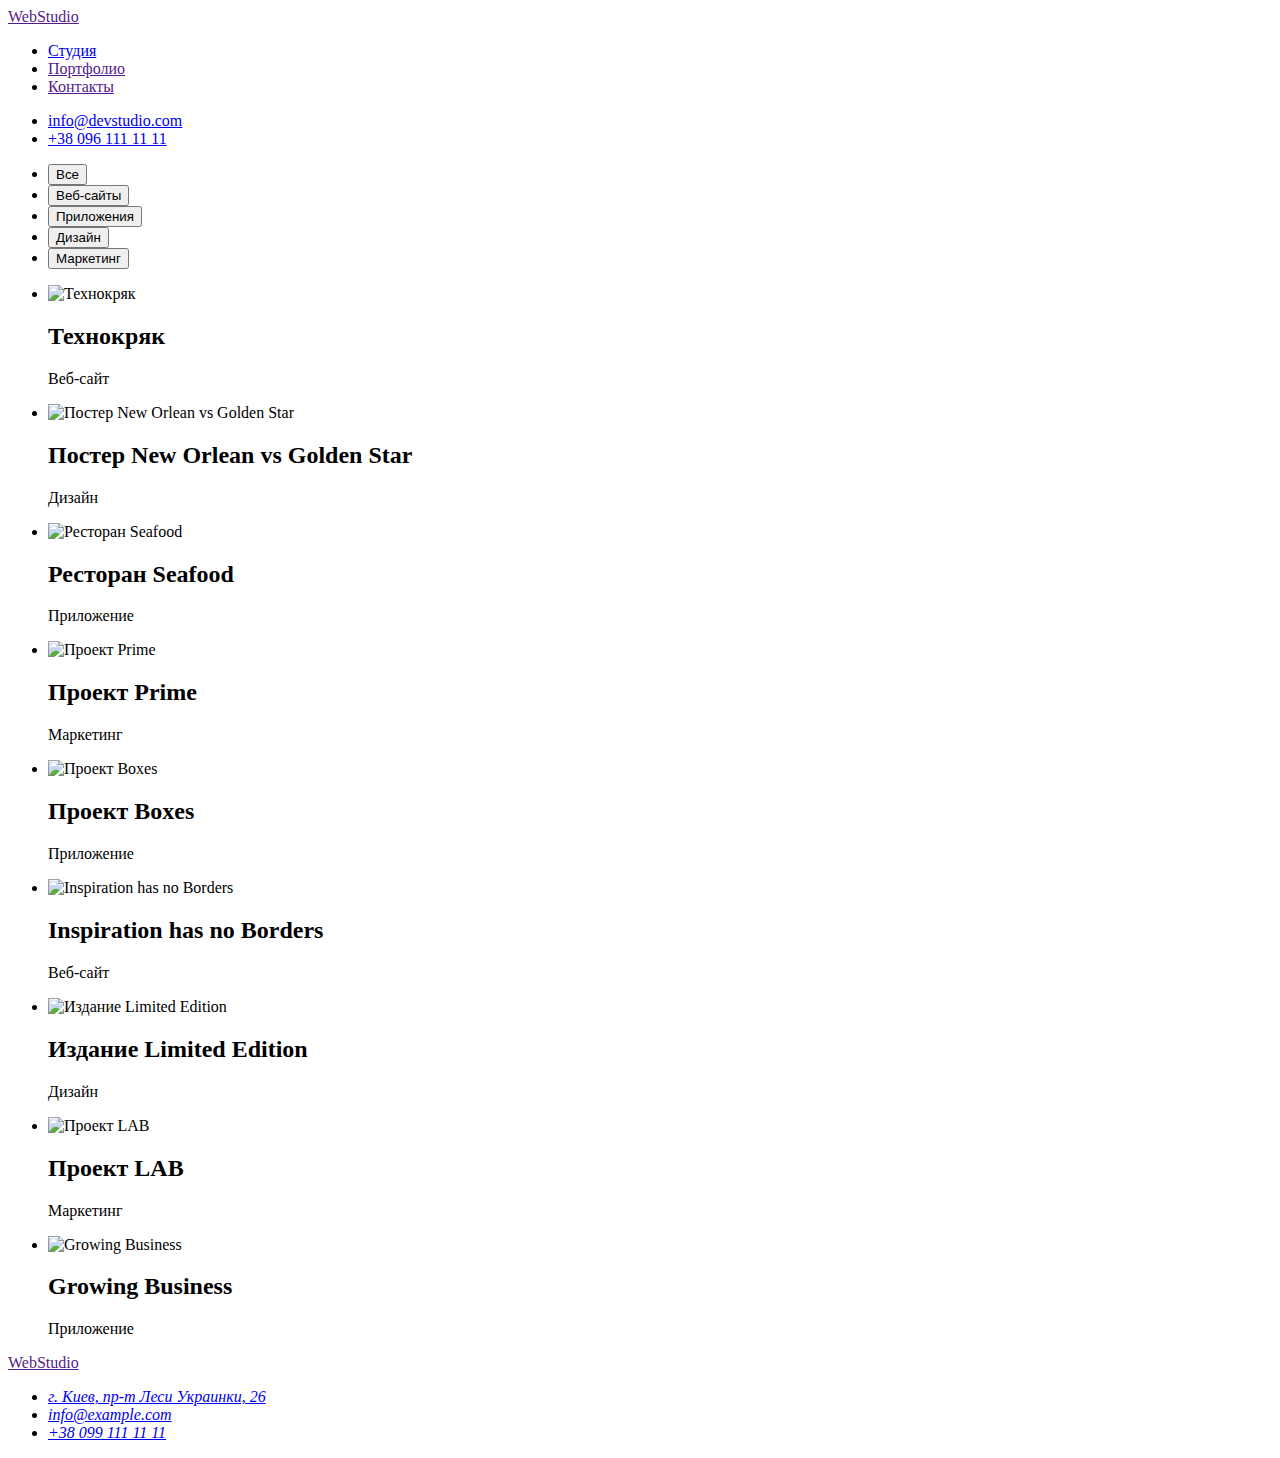
==== portfolio.html @ 72bdb43b "Add files via upload" ====
<!DOCTYPE html>
<html lang="ru">
  <head>
    <meta charset="UTF-8" />
    <meta http-equiv="X-UA-Compatible" content="IE=edge" />
    <meta name="viewport" content="width=device-width, initial-scale=1.0" />
    <title>Portfolio</title>
    <link
      rel="stylesheet"
      href="https://cdnjs.cloudflare.com/ajax/libs/modern-normalize/1.1.0/modern-normalize.min.css"
      integrity="sha512-wpPYUAdjBVSE4KJnH1VR1HeZfpl1ub8YT/NKx4PuQ5NmX2tKuGu6U/JRp5y+Y8XG2tV+wKQpNHVUX03MfMFn9Q=="
      crossorigin="anonymous"
      referrerpolicy="no-referrer"
    />
    <link rel="preconnect" href="https://fonts.googleapis.com" />
    <link rel="preconnect" href="https://fonts.gstatic.com" crossorigin />
    <link
      href="https://fonts.googleapis.com/css2?family=Raleway:wght@700&family=Roboto:wght@400;500;700;900&display=swap"
      rel="stylesheet"
    />
    <link rel="stylesheet" href="./css/style.css" />
  </head>
  <body class="main-srift">
     <header class="start">
      <nav class="navigation">
        <a class="logo" href="">Web<span class="logo-element">Studio</span></a>
        <ul class="navigation-list">
          <li class="nav-element"><a href="index.html" class="link-head-one">Студия</a></li>
          <li class="nav-element"><a href="" class="link-head-one">Портфолио</a></li>
          <li class="nav-element"><a href="" class="link-head-one">Контакты</a></li>
        </ul>
      </nav>
      <ul>
        <li class="nav-element"><a class="link-head" href="mailto:info@devstudio.com">info@devstudio.com</a></li>
        <li class="nav-element"><a class="link-head" href="tel:+380961111111">+38 096 111 11 11</a></li>
      </ul>
    </header>
    <main>
      <section class="button-list">
        <h1 hidden>WebStudio</h1>
        <ul>
          <li class="button-element">
            <button class="portfolio-button" type="button">Все</button>
          </li>
          <li class="button-element">
            <button class="portfolio-button" type="button">Веб-сайты</button>
          </li>
          <li class="button-element">
            <button class="portfolio-button" type="button">Приложения</button>
          </li>
          <li class="button-element">
            <button class="portfolio-button" type="button">Дизайн</button>
          </li>
          <li class="button-element">
            <button class="portfolio-button" type="button">Маркетинг</button>
          </li>
        </ul>

        <ul>
          <li class="img-list-element">
            <img src="./images/img1.jpg" alt="Технокряк" width="370" />
            <h2 class="work-name">Технокряк</h2>
            <p class="description-port">Веб-сайт</p>
          </li>
          <li class="img-list-element">
            <img src="./images/img2.jpg" alt="Постер New Orlean vs Golden Star" width="370" />
            <h2 class="work-name">Постер New Orlean vs Golden Star</h2>
            <p class="description-port">Дизайн</p>
          </li>
          <li class="img-list-element">
            <img src="./images/img3.jpg" alt="Ресторан Seafood" width="370" />
            <h2 class="work-name">Ресторан Seafood</h2>
            <p class="description-port">Приложение</p>
          </li>
          <li class="img-list-element">
            <img src="./images/img4.jpg" alt="Проект Prime" width="370" />
            <h2 class="work-name">Проект Prime</h2>
            <p class="description-port">Маркетинг</p>
          </li>
          <li class="img-list-element">
            <img src="./images/img5.jpg" alt="Проект Boxes" width="370" />
            <h2 class="work-name">Проект Boxes</h2>
            <p class="description-port">Приложение</p>
          </li>
          <li class="img-list-element">
            <img src="./images/img6.jpg" alt="Inspiration has no Borders" width="370" />
            <h2 class="work-name">Inspiration has no Borders</h2>
            <p class="description-port">Веб-сайт</p>
          </li>
          <li class="img-list-element">
            <img src="./images/img7.jpg" alt="Издание Limited Edition" width="370" />
            <h2 class="work-name">Издание Limited Edition</h2>
            <p class="description-port">Дизайн</p>
          </li>
          <li class="img-list-element">
            <img src="./images/img8.jpg" alt="Проект LAB" width="370" />
            <h2 class="work-name">Проект LAB</h2>
            <p class="description-port">Маркетинг</p>
          </li>
          <li class="img-list-element">
            <img src="./images/img9.jpg" alt="Growing Business" width="370" />
            <h2 class="work-name">Growing Business</h2>
            <p class="description-port">Приложение</p>
          </li>
        </ul>
      </section>
    </main>
        <footer class="foot">
      <a class="logo" href="">Web<span class="logo-foot-element">Studio</span></a>
      <address>
        <ul class="adress-id">
          <li class="adress-element">
            <a class="link-foot-color" href="https://goo.gl/maps/4eF4YuGWMqRtuZ2J6"
              >г. Киев, пр-т Леси Украинки, 26</a
            >
          </li>
          <li class="adress-element">
            <a class="link-foot" href="mailto:info@example.com">info@example.com</a>
          </li>
          <li class="adress-element">
            <a class="link-foot" href="tel:+380991111111">+38 099 111 11 11</a>
          </li>
        </ul>
      </address>
    </footer>

  </body>
</html>
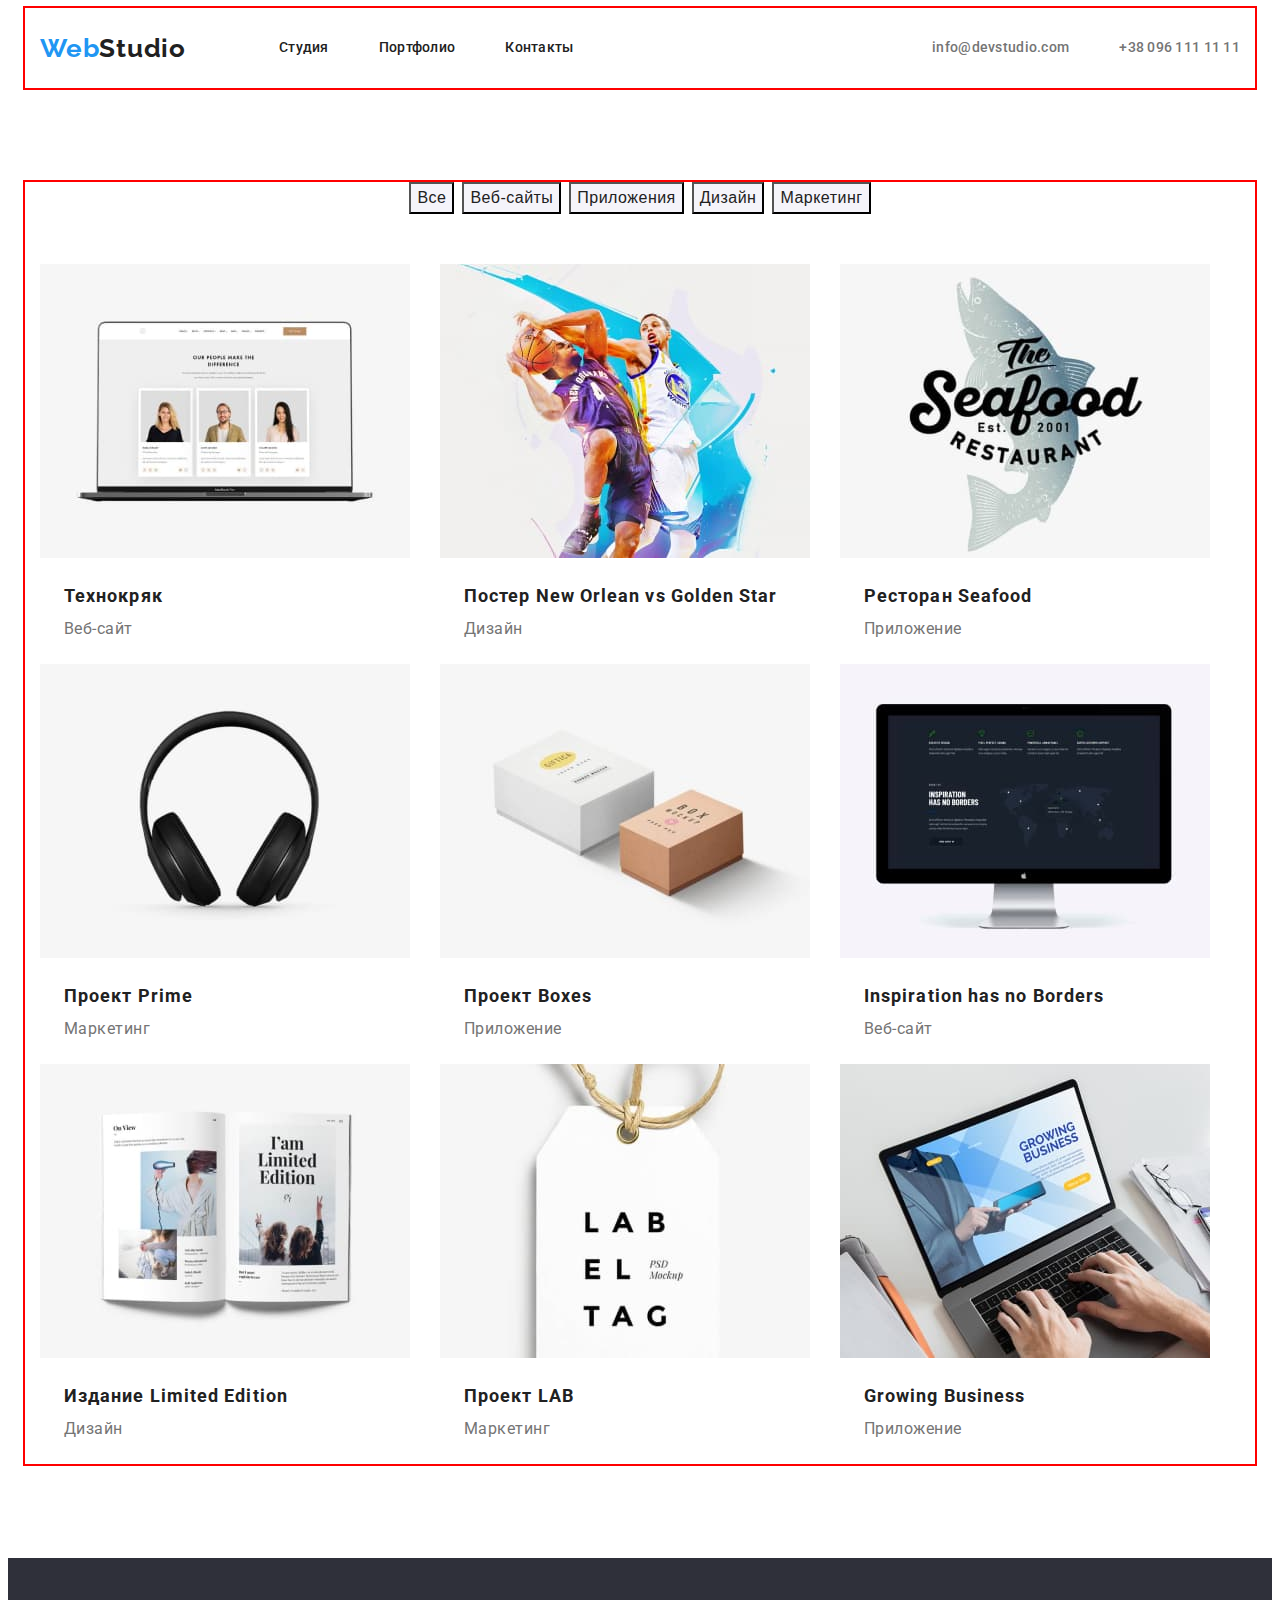
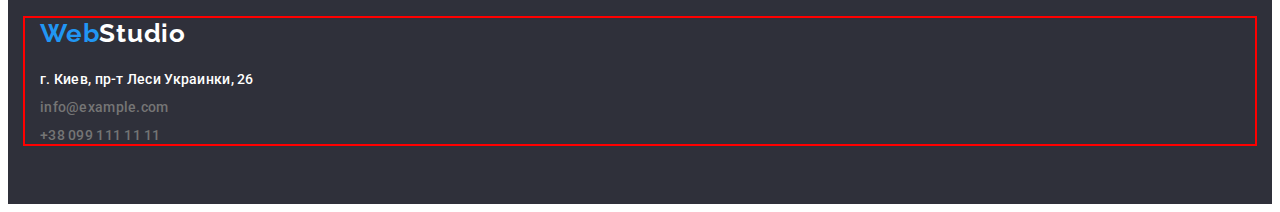
==== commit a1803df2: "home-work-three" ====
--- a/portfolio.html
+++ b/portfolio.html
@@ -22,23 +22,26 @@
   </head>
   <body class="main-srift">
      <header class="start">
-      <nav class="navigation">
-        <a class="logo" href="">Web<span class="logo-element">Studio</span></a>
-        <ul class="navigation-list">
+      <div class="container header-container">
+        <nav class="navigation">        
+        <a class="logo-head" href="">Web<span class="logo-element">Studio</span></a>
+        <ul class="navigation-list-first">
           <li class="nav-element"><a href="index.html" class="link-head-one">Студия</a></li>
-          <li class="nav-element"><a href="" class="link-head-one">Портфолио</a></li>
+          <li class="nav-element"><a href="portfolio.html" class="link-head-one">Портфолио</a></li>
           <li class="nav-element"><a href="" class="link-head-one">Контакты</a></li>
         </ul>
       </nav>
-      <ul>
+      <ul class="navigation-list-second">
         <li class="nav-element"><a class="link-head" href="mailto:info@devstudio.com">info@devstudio.com</a></li>
         <li class="nav-element"><a class="link-head" href="tel:+380961111111">+38 096 111 11 11</a></li>
-      </ul>
+      </ul>      
+      </div>      
     </header>
     <main>
-      <section class="button-list">
-        <h1 hidden>WebStudio</h1>
-        <ul>
+      <section>
+        <div class="container">
+        <h1 hidden>WebStudio</h1>        
+        <ul class="button-list">
           <li class="button-element">
             <button class="portfolio-button" type="button">Все</button>
           </li>
@@ -54,59 +57,79 @@
           <li class="button-element">
             <button class="portfolio-button" type="button">Маркетинг</button>
           </li>
-        </ul>
+        </ul>               
 
-        <ul>
+        <ul class="card-set">
           <li class="img-list-element">
             <img src="./images/img1.jpg" alt="Технокряк" width="370" />
+            <div class="card-box">
             <h2 class="work-name">Технокряк</h2>
             <p class="description-port">Веб-сайт</p>
+            </div>
           </li>
           <li class="img-list-element">
             <img src="./images/img2.jpg" alt="Постер New Orlean vs Golden Star" width="370" />
+            <div class="card-box">
             <h2 class="work-name">Постер New Orlean vs Golden Star</h2>
             <p class="description-port">Дизайн</p>
+            </div>
           </li>
           <li class="img-list-element">
             <img src="./images/img3.jpg" alt="Ресторан Seafood" width="370" />
+            <div class="card-box">
             <h2 class="work-name">Ресторан Seafood</h2>
             <p class="description-port">Приложение</p>
+            </div>
           </li>
           <li class="img-list-element">
             <img src="./images/img4.jpg" alt="Проект Prime" width="370" />
+            <div class="card-box">
             <h2 class="work-name">Проект Prime</h2>
             <p class="description-port">Маркетинг</p>
+            </div>
           </li>
           <li class="img-list-element">
             <img src="./images/img5.jpg" alt="Проект Boxes" width="370" />
+            <div class="card-box">
             <h2 class="work-name">Проект Boxes</h2>
             <p class="description-port">Приложение</p>
+            </div>
           </li>
           <li class="img-list-element">
             <img src="./images/img6.jpg" alt="Inspiration has no Borders" width="370" />
+            <div class="card-box">
             <h2 class="work-name">Inspiration has no Borders</h2>
             <p class="description-port">Веб-сайт</p>
+            </div>
           </li>
           <li class="img-list-element">
             <img src="./images/img7.jpg" alt="Издание Limited Edition" width="370" />
+            <div class="card-box">
             <h2 class="work-name">Издание Limited Edition</h2>
             <p class="description-port">Дизайн</p>
+            </div>
           </li>
           <li class="img-list-element">
             <img src="./images/img8.jpg" alt="Проект LAB" width="370" />
+            <div class="card-box">
             <h2 class="work-name">Проект LAB</h2>
             <p class="description-port">Маркетинг</p>
+            </div>
           </li>
           <li class="img-list-element">
             <img src="./images/img9.jpg" alt="Growing Business" width="370" />
+            <div class="card-box">
             <h2 class="work-name">Growing Business</h2>
             <p class="description-port">Приложение</p>
+            </div>
           </li>
         </ul>
+        </div>
       </section>
     </main>
-        <footer class="foot">
-      <a class="logo" href="">Web<span class="logo-foot-element">Studio</span></a>
+       <footer class="foot">
+      <div class="container">
+      <a class="logo-foot" href="">Web<span class="logo-foot-element">Studio</span></a>
       <address>
         <ul class="adress-id">
           <li class="adress-element">
@@ -120,9 +143,9 @@
           <li class="adress-element">
             <a class="link-foot" href="tel:+380991111111">+38 099 111 11 11</a>
           </li>
+          </div>
         </ul>
       </address>
     </footer>
-
   </body>
 </html>
--- a/css/style.css
+++ b/css/style.css
@@ -0,0 +1,315 @@
+/*переменние основніх цветов*/
+p,
+h1,
+h2,
+h3,
+h4,
+h5,
+ul {
+  padding: 0px;
+  margin: 0px;
+}
+
+:root {
+  --blue-color: #2196f3;
+  --white-color: #ffffff;
+  --grey-color: #757575;
+  --black-color: #212121;
+}
+body {
+  font-family: roboto, sans-serif;
+  color: var(--black-color);
+}
+/*container____________________________________________container*/
+.container {
+  width: 1200px;
+  padding-left: 15px;
+  padding-right: 15px;
+  margin: 0 auto;
+  outline: 2px solid red;
+}
+.header-container{
+  align-items: center;
+  display:flex;
+}
+/*container_____________________________________________container*/
+/* header_______________________________________________header */
+.navigation {
+  align-items: center;
+  display: flex;
+}
+.img-position:not(:first-child) { 
+    display: flex;
+    margin-bottom: 94px;
+}
+.navigation-list {
+  display: flex;
+}
+.content-position {
+  display: flex;
+}
+.navigation-list-first {
+  margin-left: 93px;
+  display: flex;
+}
+.navigation-list-second { 
+  margin-left: auto;
+  align-items: center;  
+  display: flex;
+}
+.nav-element:not(:first-child) {   
+  margin-left: 50px;
+}
+ 
+/*logo стиль*/
+.logo-head,
+.logo-foot {
+  font-family: Raleway;
+  font-weight: 700;
+  font-size: 26px;
+  line-height: 1.19;
+  letter-spacing: 0.03em;
+  color: var(--blue-color);
+}
+.logo-element {
+  color: var(--black-color);
+}
+/* logo end */
+.start {
+  background-color: var(--white-color);
+}
+.navigation-one {
+  font-weight: 500;
+  font-size: 14px;
+  line-height: calc(16 / 14);
+  letter-spacing: 0.02em;
+  color: var(--black-color);
+}
+.link-head-one:hover,
+.link-head-one:focus,
+.link-head:hover,
+.link-head:focus,
+.link-foot:hover,
+.link-foot:focus,
+.link-foot-color:hover,
+.link-foot-color:focus {
+  color: var(--blue-color);
+}
+.link-head,
+.link-head-one {
+  display: block;
+  padding: 32px 0;
+  font-weight: 500;
+  font-size: 14px;
+  line-height: 1.14;
+  letter-spacing: 0.02em;
+  text-decoration: none;
+  color: var(--grey-color);
+}
+.link-head-one {
+  color: var(--black-color);
+}
+img{
+  display: block;
+  max-width: 100%;
+  height: auto;
+}
+ul {
+  list-style: none;
+}
+a {
+  font-style: normal;
+  text-decoration: none;
+}
+.description {
+  width: 270px;
+}  
+.section-head {
+  padding: 200px 0;
+  background-color: #2f303a;
+}
+/* header end ______________________________________________________header end*/
+/* Body_____________________________________________________________________________Body */
+/* кнопки */
+.portfolio-button {
+  font-weight: 500;
+  font-size: 16px;
+  line-height: calc(26 / 16);
+  text-align: center;
+  letter-spacing: 0.03em;
+  color: var(--black-color);
+  background-color: #f5f4fa;
+}
+.portfolio-button:hover,
+.portfolio-button:focus {
+  color: var(--white-color);
+  background-color: var(--blue-color);
+}
+.press-it { 
+  margin-top: 30px; 
+  margin-left: auto;
+  margin-right: auto;
+  font-weight: 700;
+  font-size: 16px;
+  line-height: 1.87;
+  display: flex;
+  align-items: center;
+  text-align: center;
+  letter-spacing: 0.06em;
+  background-color: var(--blue-color);
+  color: var(--white-color);
+}
+
+.press-it:hover,
+.press-it:focus {
+  color: var(--grey-color);
+  background-color:#f5f4fa;
+}
+.portfolio-button,
+.press-it {
+cursor: pointer;
+}
+.button-list{ 
+  justify-content: center;
+  margin-top: 94px;
+  margin-bottom: 50px;
+  display: flex;
+}
+.button-element:not(:first-child){
+  margin-left: 8px;
+}
+.img-list-element{   
+  margin-left: 30px; 
+}
+.img-list-element:nth-child(3n+1){
+  margin-left: 0px;
+}
+.card-box{
+  margin-left: 24px;
+  padding: 20px 0;
+  width: 322px;
+}
+
+/* кнопки стоп*/
+.hero-one {  
+  font-weight: 900;
+  font-size: 44px;
+  line-height: calc(60 / 44);
+  text-align: center;
+  letter-spacing: 0.06em;
+  text-transform: uppercase;
+  color: var(--white-color);
+  margin-left: auto;
+  margin-right: auto;
+}
+.section{
+  padding: 94px 0;
+}
+.work-section{
+  padding-top: 0;
+}
+.team-section{
+  display: flex;
+  background: #F5F4FA;
+}
+
+.content:not(:first-child){  
+  margin-left: 30px;
+}
+.nav-word {
+  font-weight: 500;
+  font-size: 16px;
+  line-height: calc(30 / 16);
+  letter-spacing: 0.03em;
+  color: var(--black-color);
+}
+.profession {
+  font-size: 16px;
+  line-height: calc(19 / 16);
+  text-align: center;
+  letter-spacing: 0.03em;
+  color: var(--grey-color);
+}
+.description {
+  font-size: 14px;
+  line-height: calc(24 / 14);
+  letter-spacing: 0.03em;
+  color: var(--grey-color);
+}
+.description-port {
+  font-size: 16px;
+  line-height: calc(30 / 16);
+  letter-spacing: 0.03em;
+  color: var(--grey-color);
+}
+.work-name {
+  font-weight: 700;
+  font-size: 18px;
+  line-height: 2;
+  letter-spacing: 0.06em;
+}
+.hero-two {  
+  margin-bottom: 50px;
+  font-weight: 700;
+  font-size: 36px;
+  line-height: calc(42 / 36);
+  text-align: center;
+  letter-spacing: 0.03em;
+  color: var(--black-color);
+}
+.hero-three {    
+  margin-bottom: 10px;
+  font-weight: 700;
+  font-size: 16px;
+  line-height: calc(16 / 14);
+  letter-spacing: 0.03em;
+}
+.card{ 
+  background-color: var(--white-color);    
+  justify-content: center;
+   padding: 30px 0;
+}
+.card-set {
+  display: flex;
+  flex-wrap: wrap;
+  margin-bottom: 94px;
+}
+
+/* body end ____________________________________________________________________body-end */
+/*Footer */
+.foot {
+  padding: 60px 0; 
+  font-style: normal;
+  background: #2f303a;
+}
+.adress-id{
+  margin-top: 20px;
+}
+.link-foot,
+.link-foot-color{
+  font-weight: 500;
+  font-size: 14px;
+  line-height: 1.14;
+  letter-spacing: 0.02em;
+  text-decoration: none;
+  color: var(--grey-color);
+}
+.adress-element:not(:first-child){
+  margin-top: 9px;
+}
+
+.link-foot-color {  
+  color: var(--white-color);
+}
+.foot-color {
+  font-style: normal;
+  font-family: roboto;
+  font-weight: normal;
+  font-size: 14px;
+  line-height: calc(24 / 14);
+  letter-spacing: 0.03em;
+  color: rgba(255, 255, 255, 0.6);
+}
+.logo-foot-element {
+  color: var(--white-color);
+}
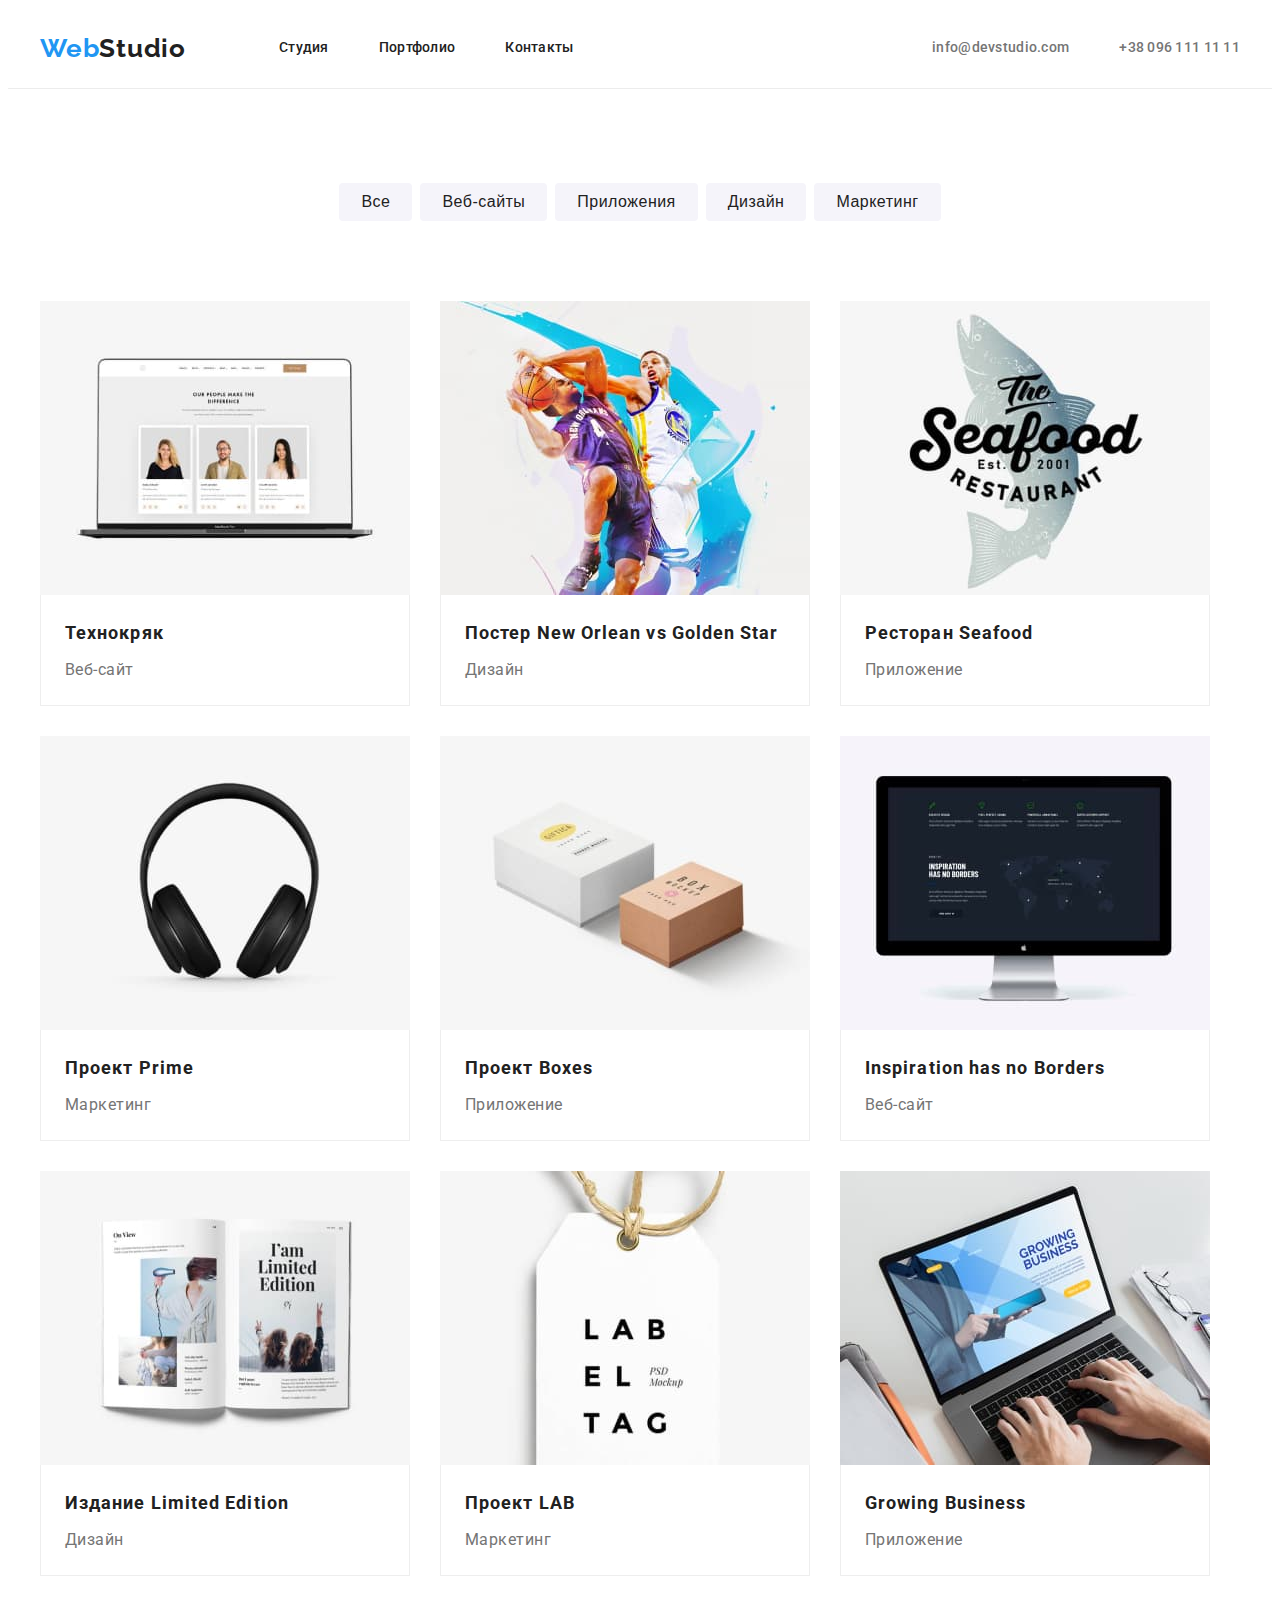
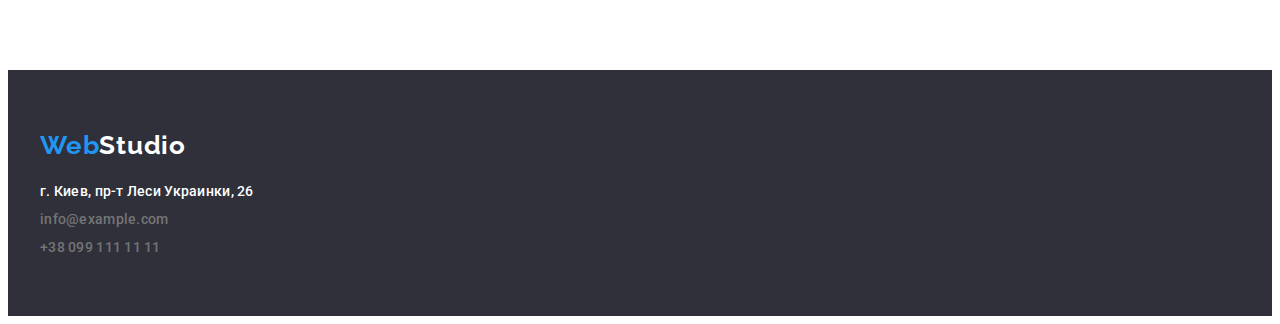
==== commit 6253f5df: "Finish-of-third-home-work" ====
--- a/portfolio.html
+++ b/portfolio.html
@@ -21,7 +21,7 @@
     <link rel="stylesheet" href="./css/style.css" />
   </head>
   <body class="main-srift">
-     <header class="start">
+     <header class="header">
       <div class="container header-container">
         <nav class="navigation">        
         <a class="logo-head" href="">Web<span class="logo-element">Studio</span></a>
@@ -38,9 +38,9 @@
       </div>      
     </header>
     <main>
-      <section>
+      <section class="section">
         <div class="container">
-        <h1 hidden>WebStudio</h1>        
+        <h1 class="visually-hidden">WebStudio</h1>        
         <ul class="button-list">
           <li class="button-element">
             <button class="portfolio-button" type="button">Все</button>
@@ -59,78 +59,78 @@
           </li>
         </ul>               
 
-        <ul class="card-set">
-          <li class="img-list-element">
+        <ul class="portfolio-card">
+          <li class="portfolio-item">
             <img src="./images/img1.jpg" alt="Технокряк" width="370" />
             <div class="card-box">
-            <h2 class="work-name">Технокряк</h2>
-            <p class="description-port">Веб-сайт</p>
+            <h2 class="card-name">Технокряк</h2>
+            <p class="card-text">Веб-сайт</p>
             </div>
           </li>
-          <li class="img-list-element">
+          <li class="portfolio-item">
             <img src="./images/img2.jpg" alt="Постер New Orlean vs Golden Star" width="370" />
             <div class="card-box">
-            <h2 class="work-name">Постер New Orlean vs Golden Star</h2>
-            <p class="description-port">Дизайн</p>
+            <h2 class="card-name">Постер New Orlean vs Golden Star</h2>
+            <p class="card-text">Дизайн</p>
             </div>
           </li>
-          <li class="img-list-element">
+          <li class="portfolio-item">
             <img src="./images/img3.jpg" alt="Ресторан Seafood" width="370" />
             <div class="card-box">
-            <h2 class="work-name">Ресторан Seafood</h2>
-            <p class="description-port">Приложение</p>
+            <h2 class="card-name">Ресторан Seafood</h2>
+            <p class="card-text">Приложение</p>
             </div>
           </li>
-          <li class="img-list-element">
+          <li class="portfolio-item">
             <img src="./images/img4.jpg" alt="Проект Prime" width="370" />
             <div class="card-box">
-            <h2 class="work-name">Проект Prime</h2>
-            <p class="description-port">Маркетинг</p>
+            <h2 class="card-name">Проект Prime</h2>
+            <p class="card-text">Маркетинг</p>
             </div>
           </li>
-          <li class="img-list-element">
+          <li class="portfolio-item">
             <img src="./images/img5.jpg" alt="Проект Boxes" width="370" />
             <div class="card-box">
-            <h2 class="work-name">Проект Boxes</h2>
-            <p class="description-port">Приложение</p>
+            <h2 class="card-name">Проект Boxes</h2>
+            <p class="card-text">Приложение</p>
             </div>
           </li>
-          <li class="img-list-element">
+          <li class="portfolio-item">
             <img src="./images/img6.jpg" alt="Inspiration has no Borders" width="370" />
             <div class="card-box">
-            <h2 class="work-name">Inspiration has no Borders</h2>
-            <p class="description-port">Веб-сайт</p>
+            <h2 class="card-name">Inspiration has no Borders</h2>
+            <p class="card-text">Веб-сайт</p>
             </div>
           </li>
-          <li class="img-list-element">
+          <li class="portfolio-item">
             <img src="./images/img7.jpg" alt="Издание Limited Edition" width="370" />
             <div class="card-box">
-            <h2 class="work-name">Издание Limited Edition</h2>
-            <p class="description-port">Дизайн</p>
+            <h2 class="card-name">Издание Limited Edition</h2>
+            <p class="card-text">Дизайн</p>
             </div>
           </li>
-          <li class="img-list-element">
+          <li class="portfolio-item">
             <img src="./images/img8.jpg" alt="Проект LAB" width="370" />
             <div class="card-box">
-            <h2 class="work-name">Проект LAB</h2>
-            <p class="description-port">Маркетинг</p>
+            <h2 class="card-name">Проект LAB</h2>
+            <p class="card-text">Маркетинг</p>
             </div>
           </li>
-          <li class="img-list-element">
+          <li class="portfolio-item">
             <img src="./images/img9.jpg" alt="Growing Business" width="370" />
             <div class="card-box">
-            <h2 class="work-name">Growing Business</h2>
-            <p class="description-port">Приложение</p>
+            <h2 class="card-name">Growing Business</h2>
+            <p class="card-text">Приложение</p>
             </div>
           </li>
         </ul>
         </div>
       </section>
     </main>
-       <footer class="foot">
+    <footer class="foot">
       <div class="container">
       <a class="logo-foot" href="">Web<span class="logo-foot-element">Studio</span></a>
-      <address>
+      <address class="address">
         <ul class="adress-id">
           <li class="adress-element">
             <a class="link-foot-color" href="https://goo.gl/maps/4eF4YuGWMqRtuZ2J6"
--- a/css/style.css
+++ b/css/style.css
@@ -20,32 +20,35 @@
   font-family: roboto, sans-serif;
   color: var(--black-color);
 }
-/*container____________________________________________container*/
+/*container__________________________________COMMON-ELEMENTS__________________________________________container*/
 .container {
   width: 1200px;
   padding-left: 15px;
   padding-right: 15px;
-  margin: 0 auto;
-  outline: 2px solid red;
-}
-.header-container{
+  margin: 0 auto; 
+}
+.section{
+  padding: 94px 0;
+}
+.work,
+.team {
+  display: flex;
+}
+/*COMMON-ELEMENTS____________________________COMMON-ELEMENTS_________________________COMMON-ELEMENTS*/
+/* header_______________________________________HEADER_______________________________header */
+.header-container{   
   align-items: center;
   display:flex;
 }
-/*container_____________________________________________container*/
-/* header_______________________________________________header */
+.header{  
+  border-bottom: 1px solid #ECECEC;
+}
 .navigation {
   align-items: center;
   display: flex;
 }
-.img-position:not(:first-child) { 
-    display: flex;
-    margin-bottom: 94px;
-}
-.navigation-list {
-  display: flex;
-}
-.content-position {
+.navigation-list
+{
   display: flex;
 }
 .navigation-list-first {
@@ -75,7 +78,7 @@
   color: var(--black-color);
 }
 /* logo end */
-.start {
+.header {
   background-color: var(--white-color);
 }
 .navigation-one {
@@ -108,7 +111,9 @@
 }
 .link-head-one {
   color: var(--black-color);
-}
+/* header end _______________________________HEADER-END_______________________________header end*/
+}
+
 img{
   display: block;
   max-width: 100%;
@@ -121,17 +126,29 @@
   font-style: normal;
   text-decoration: none;
 }
-.description {
-  width: 270px;
-}  
+/* FIRST-BLOCK______________________________FIRST-BLOCK_____________________________FIRST-BLOCK*/
 .section-head {
   padding: 200px 0;
   background-color: #2f303a;
 }
-/* header end ______________________________________________________header end*/
-/* Body_____________________________________________________________________________Body */
-/* кнопки */
-.portfolio-button {
+.title {  
+  width: 696px; 
+  font-weight: 900;
+  font-size: 44px;
+  line-height: calc(60 / 44);
+  text-align: center;
+  letter-spacing: 0.06em;
+  text-transform: uppercase;
+  color: var(--white-color);
+  margin-left: auto;
+  margin-right: auto;
+}
+/* BUTTON_______________________________________BUTTON___________________________________BUTTON */
+.portfolio-button 
+{
+  padding: 6px 22px;
+  border-radius: 4px;
+  border: transparent;
   font-weight: 500;
   font-size: 16px;
   line-height: calc(26 / 16);
@@ -146,6 +163,9 @@
   background-color: var(--blue-color);
 }
 .press-it { 
+  padding: 10px 32px;
+  border-radius: 4px;
+  border: transparent;
   margin-top: 30px; 
   margin-left: auto;
   margin-right: auto;
@@ -163,92 +183,102 @@
 .press-it:hover,
 .press-it:focus {
   color: var(--grey-color);
-  background-color:#f5f4fa;
+  background-color:#188CE8;
 }
 .portfolio-button,
 .press-it {
 cursor: pointer;
 }
 .button-list{ 
-  justify-content: center;
-  margin-top: 94px;
+  justify-content: center;  
   margin-bottom: 50px;
   display: flex;
 }
 .button-element:not(:first-child){
   margin-left: 8px;
 }
-.img-list-element{   
+/*BUTTON-END________________________________________BUTTON_END___________________________________BUTTON-END*/
+/*SECOND-BLOCK____________________________________SECOND-BLOCK__________________________________SECOND-BLOCK*/
+.features {
+  display: flex;
+}
+.features-item{
+  width: 270px;
+}
+.features-text
+ {  
+   
+  font-size: 14px;
+  line-height: calc(24 / 14);
+  letter-spacing: 0.03em;
+  color: var(--grey-color);
+}
+/*SECOND-BLOCK-END_______________________________SECOND-BLOCK-END_________________________SECOND-BLOCK-END*/
+/*THIRD-BLOCK____________________________________THIRD-BLOCK____________________________THIRD-BLOCK*/
+.work-item:not(:first-child), .team-item:not(:first-child){
+  margin-left: 30px;
+}
+.portfolio-card /* portfolio-card*/
+{
+  display: flex;
+  flex-wrap: wrap; 
+}
+.portfolio-item /* porfolio-card */
+{ margin-top: 30px;
   margin-left: 30px; 
 }
-.img-list-element:nth-child(3n+1){
+.portfolio-item:nth-child(3n+1) /* porfolio-card */
+{
   margin-left: 0px;
 }
-.card-box{
-  margin-left: 24px;
-  padding: 20px 0;
-  width: 322px;
-}
-
-/* кнопки стоп*/
-.hero-one {  
-  font-weight: 900;
-  font-size: 44px;
-  line-height: calc(60 / 44);
-  text-align: center;
-  letter-spacing: 0.06em;
-  text-transform: uppercase;
-  color: var(--white-color);
-  margin-left: auto;
-  margin-right: auto;
-}
-.section{
-  padding: 94px 0;
-}
-.work-section{
-  padding-top: 0;
-}
-.team-section{
-  display: flex;
-  background: #F5F4FA;
-}
-
-.content:not(:first-child){  
-  margin-left: 30px;
-}
-.nav-word {
-  font-weight: 500;
+
+.card-box /* card-box-conteiner-portfolio */
+{   
+  border-bottom-width: 1px;
+  border-bottom-style: solid;
+  border-bottom-color: #EEEEEE;
+ 
+  border-left-width: 1px;
+  border-left-style:solid ;
+  border-left-color: #EEEEEE;
+
+  border-right-style: solid;
+  border-right-width: 1px;  
+  border-right-color: #EEEEEE;
+
+  padding: 20px 24px; 
+}
+.card-text /* p-portfolio */
+ {
   font-size: 16px;
   line-height: calc(30 / 16);
   letter-spacing: 0.03em;
-  color: var(--black-color);
-}
-.profession {
-  font-size: 16px;
-  line-height: calc(19 / 16);
-  text-align: center;
-  letter-spacing: 0.03em;
-  color: var(--grey-color);
-}
-.description {
-  font-size: 14px;
-  line-height: calc(24 / 14);
-  letter-spacing: 0.03em;
-  color: var(--grey-color);
-}
-.description-port {
-  font-size: 16px;
-  line-height: calc(30 / 16);
-  letter-spacing: 0.03em;
-  color: var(--grey-color);
-}
-.work-name {
+  color: var(--grey-color);
+}
+.card-name /* portfolio h2*/
+{
+  margin-bottom: 4px;
   font-weight: 700;
   font-size: 18px;
   line-height: 2;
   letter-spacing: 0.06em;
 }
-.hero-two {  
+/*BLOCK-FOUR____________________________________BLOCK-FOUR_________________________________________BLOCK-FOUR*/
+.team-section{  
+  background: #F5F4FA;
+}
+.team-item:not(:first-child){  
+  margin-left: 30px;
+}
+.team-text {
+  font-size: 16px;
+  line-height: calc(19 / 16);
+  text-align: center;
+  letter-spacing: 0.03em;
+  color: var(--grey-color);
+}
+.work-title,   /*H2*/
+.comand-title {  
   margin-bottom: 50px;
   font-weight: 700;
   font-size: 36px;
@@ -257,24 +287,23 @@
   letter-spacing: 0.03em;
   color: var(--black-color);
 }
-.hero-three {    
+.features-title,   /*H3*/
+.team-title {     
   margin-bottom: 10px;
   font-weight: 700;
   font-size: 16px;
   line-height: calc(16 / 14);
   letter-spacing: 0.03em;
 }
-.card{ 
+.features-title{
+  text-transform: uppercase;
+}
+.card /*team-card-conteiner*/
+{ 
   background-color: var(--white-color);    
-  justify-content: center;
-   padding: 30px 0;
-}
-.card-set {
-  display: flex;
-  flex-wrap: wrap;
-  margin-bottom: 94px;
-}
-
+  text-align: center;
+   padding: 30px 0;   
+}
 /* body end ____________________________________________________________________body-end */
 /*Footer */
 .foot {
@@ -282,7 +311,7 @@
   font-style: normal;
   background: #2f303a;
 }
-.adress-id{
+.address{
   margin-top: 20px;
 }
 .link-foot,
@@ -313,3 +342,15 @@
 .logo-foot-element {
   color: var(--white-color);
 }
+.visually-hidden {
+  position: absolute;
+  width: 1px;
+  height: 1px;
+  margin: -1px;
+  border: 0;
+  padding: 0;
+  white-space: nowrap;
+  clip-path: inset(100%);
+  clip: rect(0 0 0 0);
+  overflow: hidden;
+}